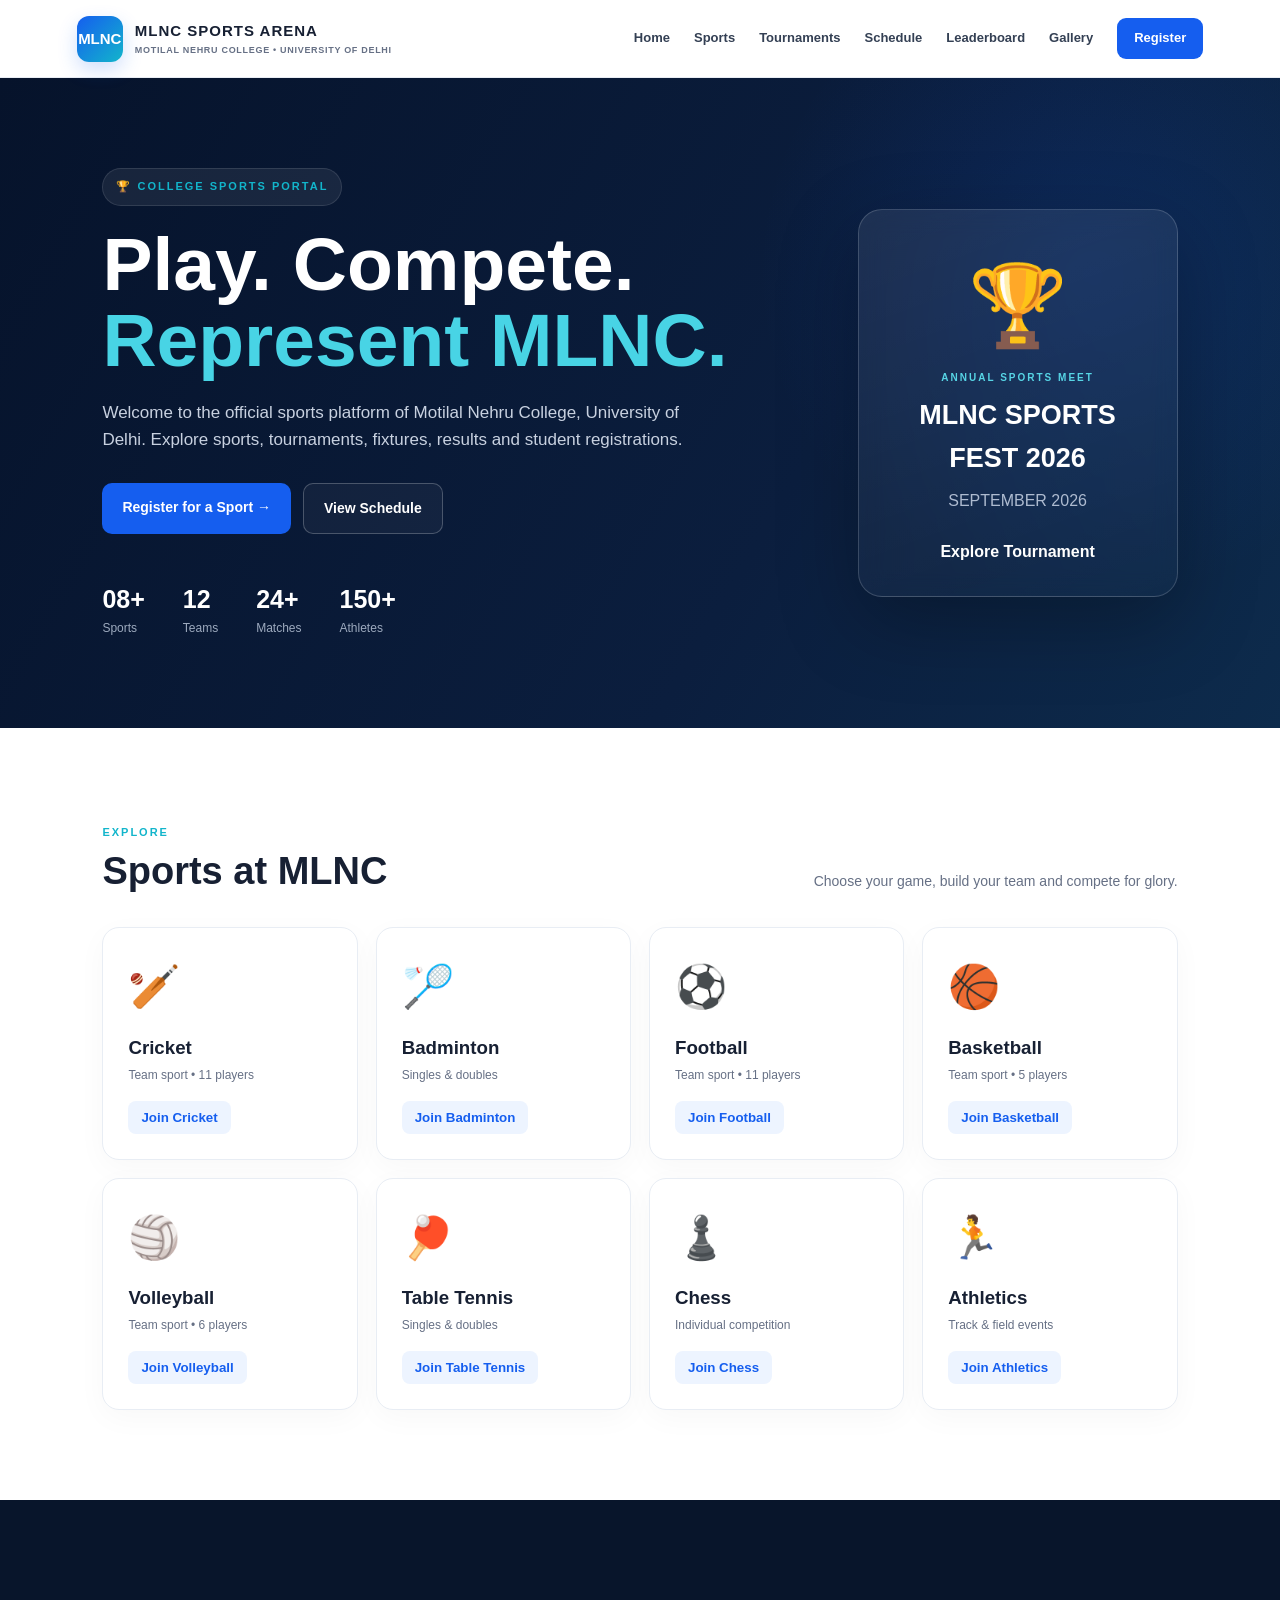
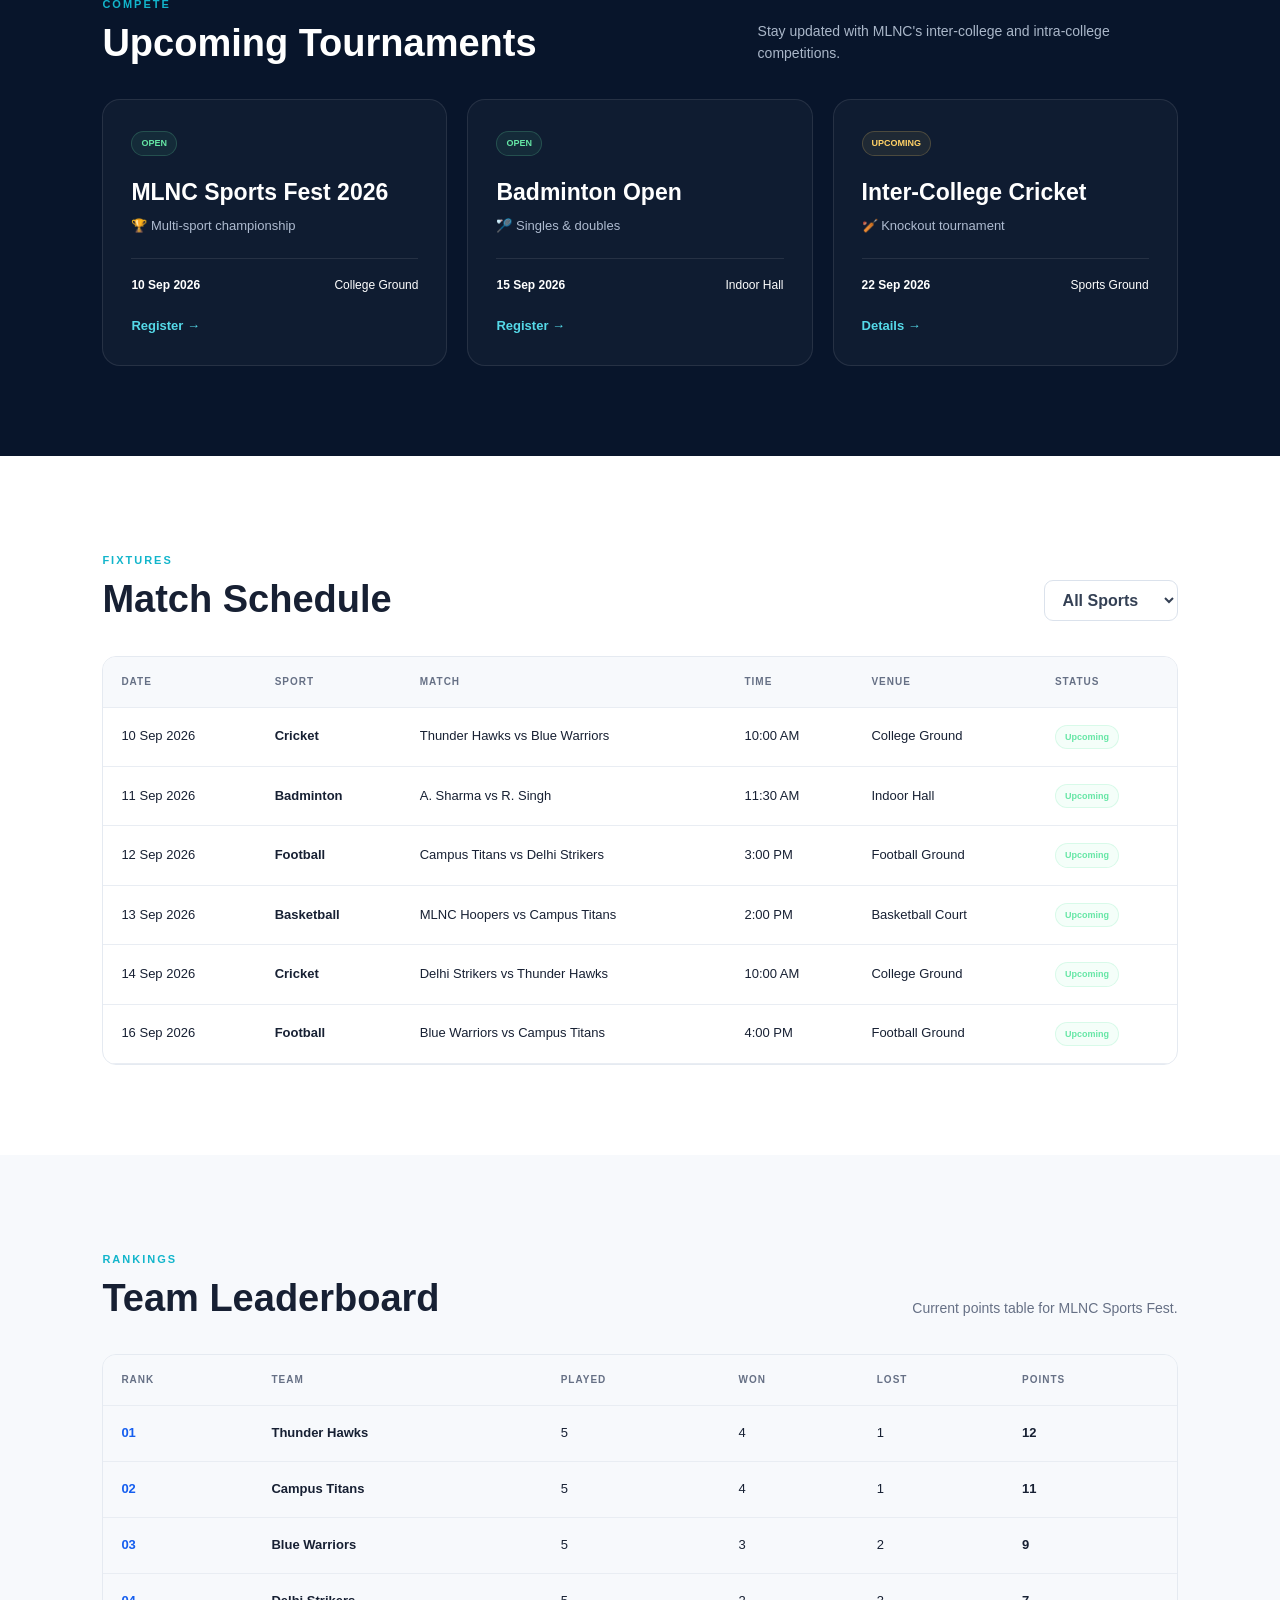
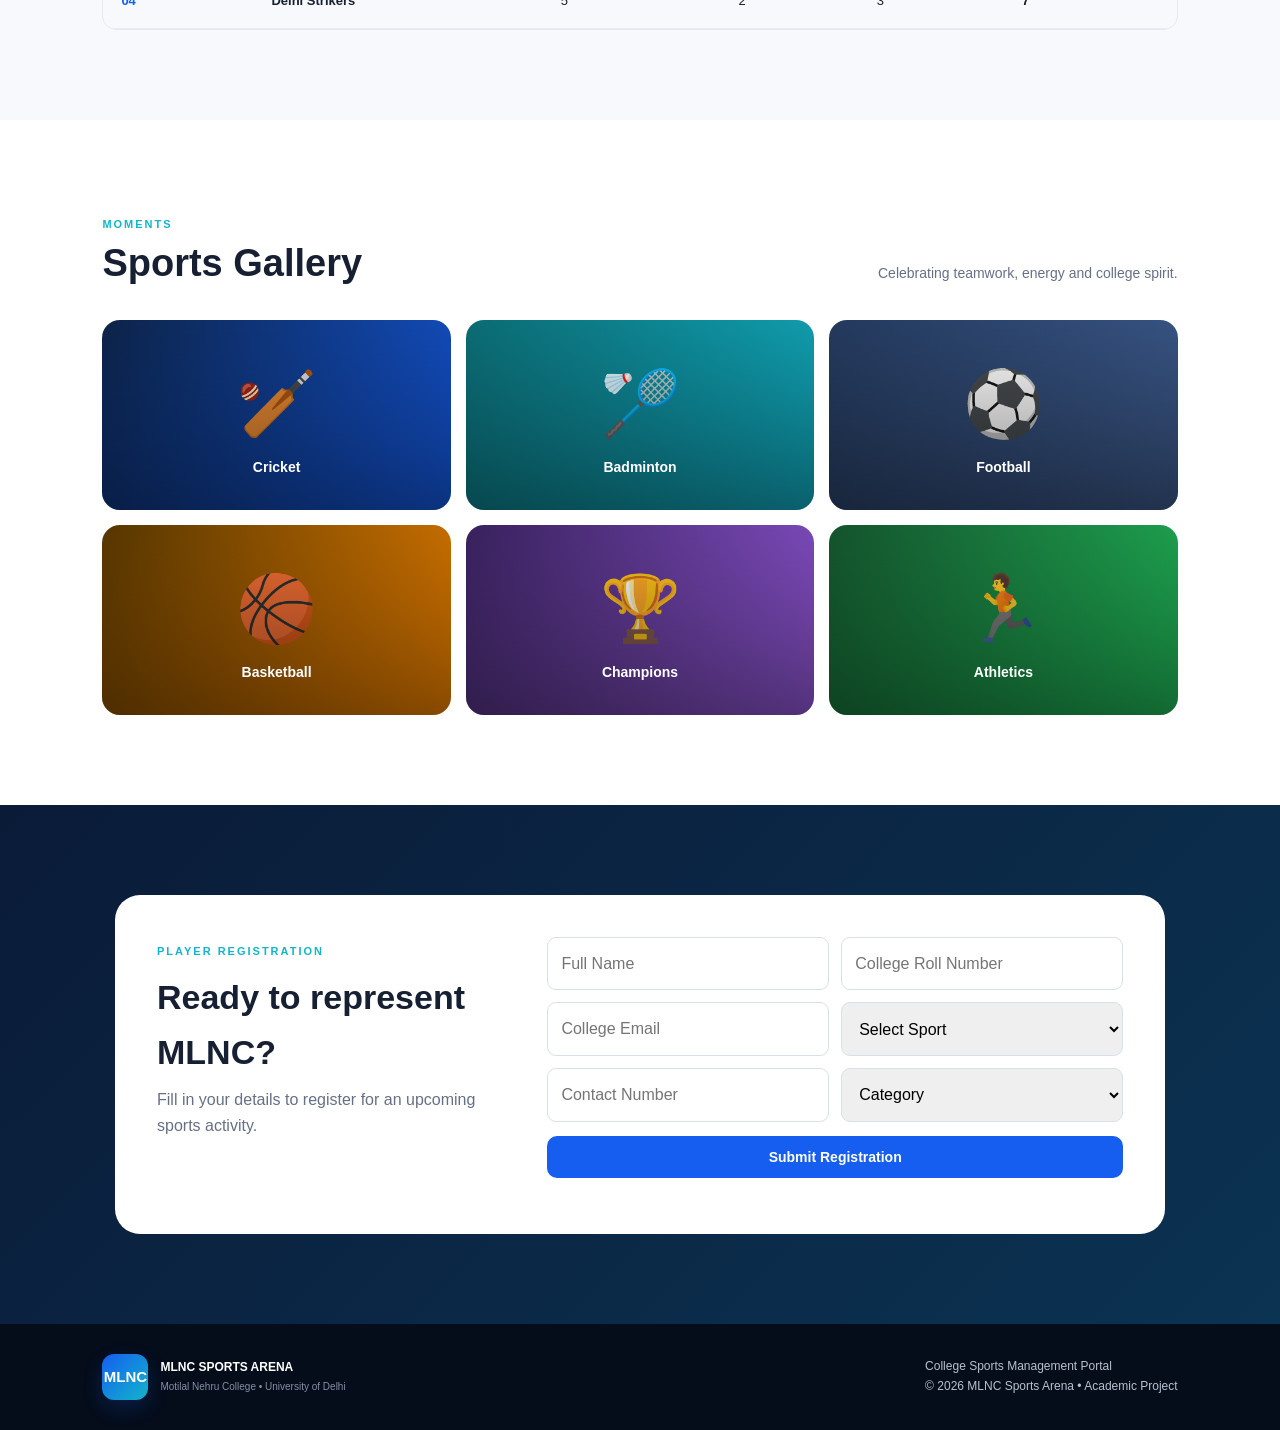
==== index.html @ 6d18102c "Initial MLNC Sports Arena frontend" ====
<!DOCTYPE html>
<html lang="en">
<head>
  <meta charset="UTF-8">
  <meta name="viewport" content="width=device-width, initial-scale=1.0">
  <title>MLNC Sports Arena | Motilal Nehru College</title>
  <link rel="stylesheet" href="style.css">
</head>
<body>
  <header class="header">
    <div class="brand">
      <div class="logo">MLNC</div>
      <div>
        <h1>MLNC SPORTS ARENA</h1>
        <p>MOTILAL NEHRU COLLEGE • UNIVERSITY OF DELHI</p>
      </div>
    </div>
    <button class="menu-btn" id="menuBtn">☰</button>
    <nav id="nav">
      <a href="#home">Home</a>
      <a href="#sports">Sports</a>
      <a href="#tournaments">Tournaments</a>
      <a href="#schedule">Schedule</a>
      <a href="#leaderboard">Leaderboard</a>
      <a href="#gallery">Gallery</a>
      <a href="#register" class="nav-cta">Register</a>
    </nav>
  </header>

  <main>
    <section class="hero" id="home">
      <div class="hero-content">
        <span class="tag">🏆 COLLEGE SPORTS PORTAL</span>
        <h2>Play. Compete.<br><span>Represent MLNC.</span></h2>
        <p>Welcome to the official sports platform of Motilal Nehru College, University of Delhi. Explore sports, tournaments, fixtures, results and student registrations.</p>
        <div class="hero-buttons">
          <a href="#register" class="btn primary">Register for a Sport →</a>
          <a href="#schedule" class="btn secondary">View Schedule</a>
        </div>
        <div class="stats">
          <div><strong>08+</strong><span>Sports</span></div>
          <div><strong>12</strong><span>Teams</span></div>
          <div><strong>24+</strong><span>Matches</span></div>
          <div><strong>150+</strong><span>Athletes</span></div>
        </div>
      </div>
      <div class="hero-card">
        <div class="trophy">🏆</div>
        <p>ANNUAL SPORTS MEET</p>
        <h3>MLNC SPORTS FEST 2026</h3>
        <div class="date">SEPTEMBER 2026</div>
        <a href="#tournaments">Explore Tournament</a>
      </div>
    </section>

    <section class="section" id="sports">
      <div class="section-head">
        <div><span class="eyebrow">EXPLORE</span><h2>Sports at MLNC</h2></div>
        <p>Choose your game, build your team and compete for glory.</p>
      </div>
      <div class="sports-grid">
        <article class="sport-card"><div class="sport-icon">🏏</div><h3>Cricket</h3><p>Team sport • 11 players</p><button onclick="selectSport('Cricket')">Join Cricket</button></article>
        <article class="sport-card"><div class="sport-icon">🏸</div><h3>Badminton</h3><p>Singles & doubles</p><button onclick="selectSport('Badminton')">Join Badminton</button></article>
        <article class="sport-card"><div class="sport-icon">⚽</div><h3>Football</h3><p>Team sport • 11 players</p><button onclick="selectSport('Football')">Join Football</button></article>
        <article class="sport-card"><div class="sport-icon">🏀</div><h3>Basketball</h3><p>Team sport • 5 players</p><button onclick="selectSport('Basketball')">Join Basketball</button></article>
        <article class="sport-card"><div class="sport-icon">🏐</div><h3>Volleyball</h3><p>Team sport • 6 players</p><button onclick="selectSport('Volleyball')">Join Volleyball</button></article>
        <article class="sport-card"><div class="sport-icon">🏓</div><h3>Table Tennis</h3><p>Singles & doubles</p><button onclick="selectSport('Table Tennis')">Join Table Tennis</button></article>
        <article class="sport-card"><div class="sport-icon">♟️</div><h3>Chess</h3><p>Individual competition</p><button onclick="selectSport('Chess')">Join Chess</button></article>
        <article class="sport-card"><div class="sport-icon">🏃</div><h3>Athletics</h3><p>Track & field events</p><button onclick="selectSport('Athletics')">Join Athletics</button></article>
      </div>
    </section>

    <section class="section dark" id="tournaments">
      <div class="section-head">
        <div><span class="eyebrow">COMPETE</span><h2>Upcoming Tournaments</h2></div>
        <p>Stay updated with MLNC's inter-college and intra-college competitions.</p>
      </div>
      <div class="tournament-grid">
        <article class="tournament"><span class="status">OPEN</span><h3>MLNC Sports Fest 2026</h3><p>🏆 Multi-sport championship</p><div><b>10 Sep 2026</b><span>College Ground</span></div><a href="#register">Register →</a></article>
        <article class="tournament"><span class="status">OPEN</span><h3>Badminton Open</h3><p>🏸 Singles & doubles</p><div><b>15 Sep 2026</b><span>Indoor Hall</span></div><a href="#register">Register →</a></article>
        <article class="tournament"><span class="status closed">UPCOMING</span><h3>Inter-College Cricket</h3><p>🏏 Knockout tournament</p><div><b>22 Sep 2026</b><span>Sports Ground</span></div><a href="#register">Details →</a></article>
      </div>
    </section>

    <section class="section" id="schedule">
      <div class="section-head">
        <div><span class="eyebrow">FIXTURES</span><h2>Match Schedule</h2></div>
        <select id="sportFilter">
          <option value="all">All Sports</option>
          <option value="Cricket">Cricket</option>
          <option value="Badminton">Badminton</option>
          <option value="Football">Football</option>
          <option value="Basketball">Basketball</option>
        </select>
      </div>
      <div class="table-wrap">
        <table>
          <thead><tr><th>Date</th><th>Sport</th><th>Match</th><th>Time</th><th>Venue</th><th>Status</th></tr></thead>
          <tbody id="scheduleBody"></tbody>
        </table>
      </div>
    </section>

    <section class="section light" id="leaderboard">
      <div class="section-head">
        <div><span class="eyebrow">RANKINGS</span><h2>Team Leaderboard</h2></div>
        <p>Current points table for MLNC Sports Fest.</p>
      </div>
      <div class="table-wrap">
        <table>
          <thead><tr><th>Rank</th><th>Team</th><th>Played</th><th>Won</th><th>Lost</th><th>Points</th></tr></thead>
          <tbody>
            <tr><td class="rank">01</td><td><b>Thunder Hawks</b></td><td>5</td><td>4</td><td>1</td><td><strong>12</strong></td></tr>
            <tr><td class="rank">02</td><td><b>Campus Titans</b></td><td>5</td><td>4</td><td>1</td><td><strong>11</strong></td></tr>
            <tr><td class="rank">03</td><td><b>Blue Warriors</b></td><td>5</td><td>3</td><td>2</td><td><strong>9</strong></td></tr>
            <tr><td class="rank">04</td><td><b>Delhi Strikers</b></td><td>5</td><td>2</td><td>3</td><td><strong>7</strong></td></tr>
          </tbody>
        </table>
      </div>
    </section>

    <section class="section" id="gallery">
      <div class="section-head"><div><span class="eyebrow">MOMENTS</span><h2>Sports Gallery</h2></div><p>Celebrating teamwork, energy and college spirit.</p></div>
      <div class="gallery">
        <div class="gallery-item g1">🏏<span>Cricket</span></div>
        <div class="gallery-item g2">🏸<span>Badminton</span></div>
        <div class="gallery-item g3">⚽<span>Football</span></div>
        <div class="gallery-item g4">🏀<span>Basketball</span></div>
        <div class="gallery-item g5">🏆<span>Champions</span></div>
        <div class="gallery-item g6">🏃<span>Athletics</span></div>
      </div>
    </section>

    <section class="register-section" id="register">
      <div class="register-card">
        <div>
          <span class="eyebrow">PLAYER REGISTRATION</span>
          <h2>Ready to represent MLNC?</h2>
          <p>Fill in your details to register for an upcoming sports activity.</p>
        </div>
        <form id="registrationForm">
          <div class="form-grid">
            <input id="name" required placeholder="Full Name">
            <input id="roll" required placeholder="College Roll Number">
            <input id="email" required type="email" placeholder="College Email">
            <select id="sport" required>
              <option value="">Select Sport</option><option>Cricket</option><option>Badminton</option><option>Football</option><option>Basketball</option><option>Volleyball</option><option>Table Tennis</option><option>Chess</option><option>Athletics</option>
            </select>
            <input id="phone" required placeholder="Contact Number">
            <select id="category" required><option value="">Category</option><option>Men</option><option>Women</option><option>Mixed</option></select>
          </div>
          <button class="btn primary" type="submit">Submit Registration</button>
          <p id="formMessage" class="form-message"></p>
        </form>
      </div>
    </section>
  </main>

  <footer>
    <div class="footer-brand"><div class="logo">MLNC</div><div><b>MLNC SPORTS ARENA</b><small>Motilal Nehru College • University of Delhi</small></div></div>
    <div><p>College Sports Management Portal</p><p>© 2026 MLNC Sports Arena • Academic Project</p></div>
  </footer>

  <script src="script.js"></script>
</body>
</html>
---- style.css ----
*{box-sizing:border-box;margin:0;padding:0}
:root{--navy:#08152b;--blue:#155eef;--cyan:#12b5cb;--orange:#ff8a00;--text:#172033;--muted:#667085;--bg:#f7f9fc;--white:#fff}
html{scroll-behavior:smooth}body{font-family:Inter,Arial,sans-serif;color:var(--text);background:var(--white);line-height:1.6}
.header{height:78px;background:#fff;border-bottom:1px solid #e9edf4;display:flex;align-items:center;justify-content:space-between;padding:0 6%;position:sticky;top:0;z-index:20}
.brand{display:flex;align-items:center;gap:12px}.logo{width:46px;height:46px;border-radius:12px;background:linear-gradient(135deg,var(--blue),var(--cyan));color:#fff;display:grid;place-items:center;font-weight:900;font-size:15px;box-shadow:0 8px 20px #155eef33}
.brand h1{font-size:15px;letter-spacing:1px}.brand p{font-size:9px;color:#667085;letter-spacing:.7px;font-weight:700}
nav{display:flex;align-items:center;gap:24px}nav a{text-decoration:none;color:#344054;font-size:13px;font-weight:700}nav a:hover{color:var(--blue)}.nav-cta{background:var(--blue);color:#fff!important;padding:10px 17px;border-radius:9px}
.menu-btn{display:none;border:0;background:none;font-size:25px}
.hero{min-height:650px;background:radial-gradient(circle at 85% 30%,#155eef26,transparent 28%),linear-gradient(120deg,#06132b 0%,#0b1e3e 62%,#0d2b4c 100%);color:#fff;padding:90px 8%;display:flex;align-items:center;justify-content:space-between;gap:60px}
.hero-content{max-width:700px}.tag,.eyebrow{font-size:11px;font-weight:900;letter-spacing:2px;color:var(--cyan)}.tag{display:inline-block;background:#ffffff12;border:1px solid #ffffff1c;padding:9px 13px;border-radius:50px}
.hero h2{font-size:clamp(44px,6vw,75px);line-height:1.02;margin:20px 0}.hero h2 span{color:#48d4e5}.hero p{max-width:620px;color:#c8d1e0;font-size:17px}
.hero-buttons{display:flex;gap:12px;margin:30px 0}.btn{display:inline-block;padding:13px 20px;border-radius:10px;border:0;text-decoration:none;font-weight:800;cursor:pointer;font-size:14px}.primary{background:var(--blue);color:#fff}.primary:hover{background:#0d4ed8}.secondary{border:1px solid #ffffff3b;color:#fff;background:#ffffff0b}
.stats{display:flex;gap:38px;margin-top:45px}.stats div{display:flex;flex-direction:column}.stats strong{font-size:25px}.stats span{font-size:12px;color:#9daabe}
.hero-card{width:320px;min-height:360px;border:1px solid #ffffff2b;background:linear-gradient(160deg,#ffffff14,#ffffff05);backdrop-filter:blur(12px);border-radius:24px;padding:32px;display:flex;flex-direction:column;justify-content:center;text-align:center;box-shadow:0 25px 80px #0004}.trophy{font-size:80px}.hero-card p{font-size:10px;color:#57d5e5;font-weight:900;letter-spacing:2px}.hero-card h3{font-size:27px;margin:8px 0}.hero-card .date{color:#aebbd0;margin-bottom:25px}.hero-card a{color:#fff;text-decoration:none;font-weight:800}
.section{padding:90px 8%}.section.light{background:var(--bg)}.section.dark{background:#08152b;color:#fff}.section-head{display:flex;justify-content:space-between;align-items:end;gap:25px;margin-bottom:35px}.section-head h2{font-size:38px;line-height:1.1;margin-top:7px}.section-head p{max-width:420px;color:var(--muted);font-size:14px}.dark .section-head p{color:#aab7c9}
.sports-grid{display:grid;grid-template-columns:repeat(4,1fr);gap:18px}.sport-card{padding:25px;background:#fff;border:1px solid #e8edf4;border-radius:17px;transition:.25s;box-shadow:0 8px 30px #10182808}.sport-card:hover{transform:translateY(-5px);box-shadow:0 15px 35px #10182812}.sport-icon{font-size:42px}.sport-card h3{margin:12px 0 3px}.sport-card p{font-size:12px;color:var(--muted);margin-bottom:16px}.sport-card button{border:0;background:#edf4ff;color:var(--blue);padding:9px 13px;border-radius:8px;font-weight:800;cursor:pointer}
.tournament-grid{display:grid;grid-template-columns:repeat(3,1fr);gap:20px}.tournament{padding:28px;border:1px solid #ffffff18;background:#ffffff08;border-radius:18px}.status{display:inline-block;color:#65e6a5;background:#65e6a512;border:1px solid #65e6a533;border-radius:50px;padding:4px 9px;font-size:9px;font-weight:900}.status.closed{color:#ffd166;background:#ffd16612;border-color:#ffd16633}.tournament h3{font-size:23px;margin:18px 0 5px}.tournament p{color:#aebbd0;font-size:13px}.tournament>div{display:flex;justify-content:space-between;border-top:1px solid #ffffff18;margin-top:22px;padding-top:17px;font-size:12px}.tournament a{display:inline-block;margin-top:20px;color:#55d9e8;text-decoration:none;font-weight:800;font-size:13px}
select,input{font:inherit}.section-head select{padding:10px 14px;border:1px solid #dbe2ec;border-radius:9px;background:#fff;color:#344054;font-weight:700}
.table-wrap{overflow:auto;border:1px solid #e5eaf1;border-radius:14px}.dark .table-wrap{border-color:#ffffff1a}table{width:100%;border-collapse:collapse;min-width:680px}th,td{text-align:left;padding:17px 18px;border-bottom:1px solid #e9edf3;font-size:13px}th{background:#f7f9fc;color:#667085;font-size:10px;letter-spacing:1px;text-transform:uppercase}.dark th{background:#ffffff0a;color:#aebbd0}.dark td{border-color:#ffffff12}.rank{color:var(--blue);font-weight:900}
.gallery{display:grid;grid-template-columns:repeat(3,1fr);gap:15px}.gallery-item{height:190px;border-radius:18px;display:flex;align-items:center;justify-content:center;flex-direction:column;font-size:65px;color:#fff;background:linear-gradient(135deg,#0c2348,#155eef);position:relative;overflow:hidden}.gallery-item:after{content:"";position:absolute;inset:0;background:linear-gradient(0deg,#0007,transparent)}.gallery-item span{font-size:14px;font-weight:800;z-index:1}.g2{background:linear-gradient(135deg,#0b6b73,#12b5cb)}.g3{background:linear-gradient(135deg,#23395d,#405f93)}.g4{background:linear-gradient(135deg,#553600,#ff8a00)}.g5{background:linear-gradient(135deg,#38215d,#9b5de5)}.g6{background:linear-gradient(135deg,#14532d,#22c55e)}
.register-section{padding:90px 8%;background:linear-gradient(135deg,#0a1b38,#0b3352)}.register-card{max-width:1050px;margin:auto;background:#fff;border-radius:25px;padding:42px;display:grid;grid-template-columns:.75fr 1.25fr;gap:45px}.register-card h2{font-size:34px;margin:8px 0}.register-card p{color:var(--muted)}form{display:flex;flex-direction:column;gap:14px}.form-grid{display:grid;grid-template-columns:1fr 1fr;gap:12px}input,form select{width:100%;padding:13px;border:1px solid #d8e0eb;border-radius:9px;outline:none}input:focus,form select:focus{border-color:var(--blue);box-shadow:0 0 0 3px #155eef12}.form-message{font-size:13px;font-weight:700}
footer{background:#050d1b;color:#b7c1d0;padding:30px 8%;display:flex;justify-content:space-between;align-items:center;gap:30px;font-size:12px}.footer-brand{display:flex;align-items:center;gap:12px}.footer-brand b{color:#fff}.footer-brand small{display:block;color:#8290a5;margin-top:2px}
@media(max-width:1050px){nav{gap:12px}.sports-grid{grid-template-columns:repeat(2,1fr)}.hero-card{width:280px}.register-card{grid-template-columns:1fr}}
@media(max-width:760px){.header{padding:0 5%}.menu-btn{display:block}nav{display:none;position:absolute;top:78px;left:0;right:0;background:#fff;padding:18px 6%;flex-direction:column;align-items:stretch;box-shadow:0 15px 30px #0002}nav.open{display:flex}.hero{padding:65px 6%;flex-direction:column;align-items:flex-start}.hero-card{width:100%}.stats{gap:20px;flex-wrap:wrap}.section,.register-section{padding:65px 6%}.section-head{align-items:flex-start;flex-direction:column}.tournament-grid,.gallery{grid-template-columns:1fr}.sports-grid{grid-template-columns:1fr 1fr}.form-grid{grid-template-columns:1fr}footer{flex-direction:column;align-items:flex-start}}
@media(max-width:480px){.sports-grid{grid-template-columns:1fr}.hero h2{font-size:48px}.register-card{padding:25px}}
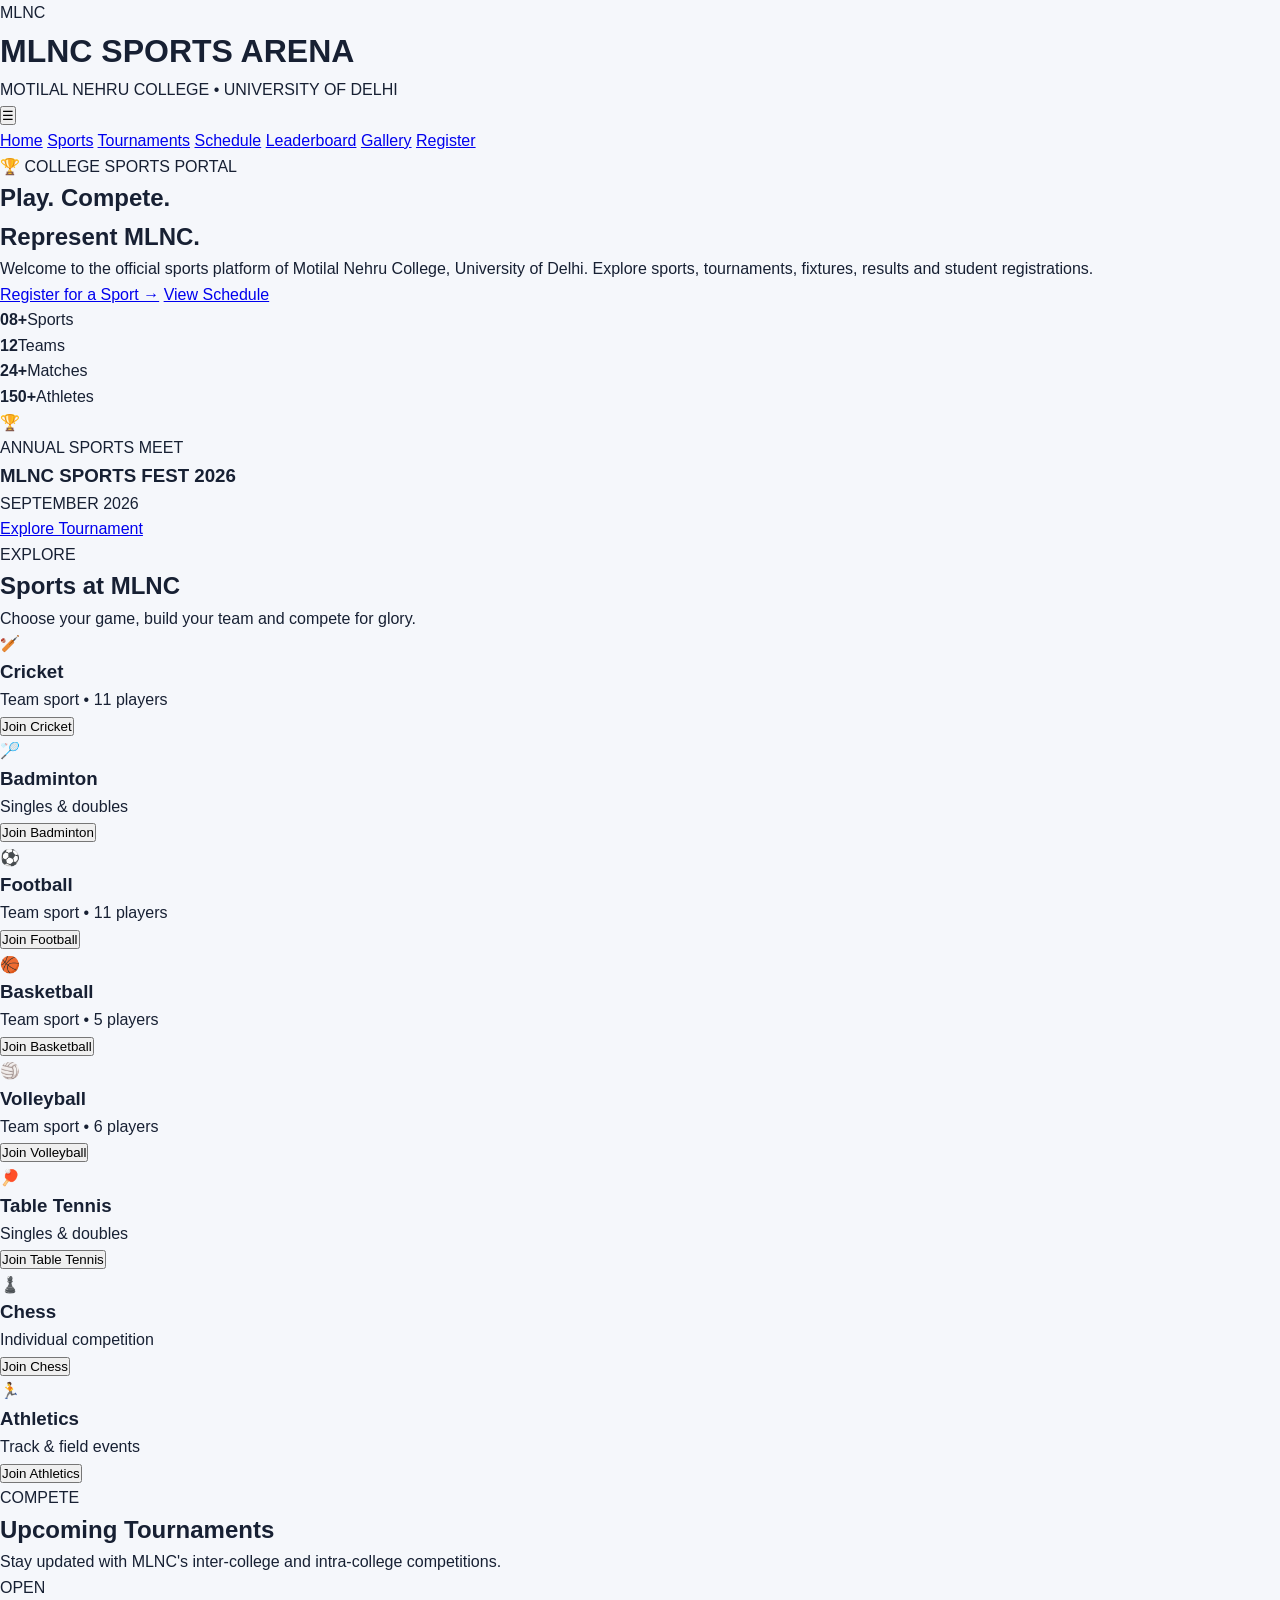
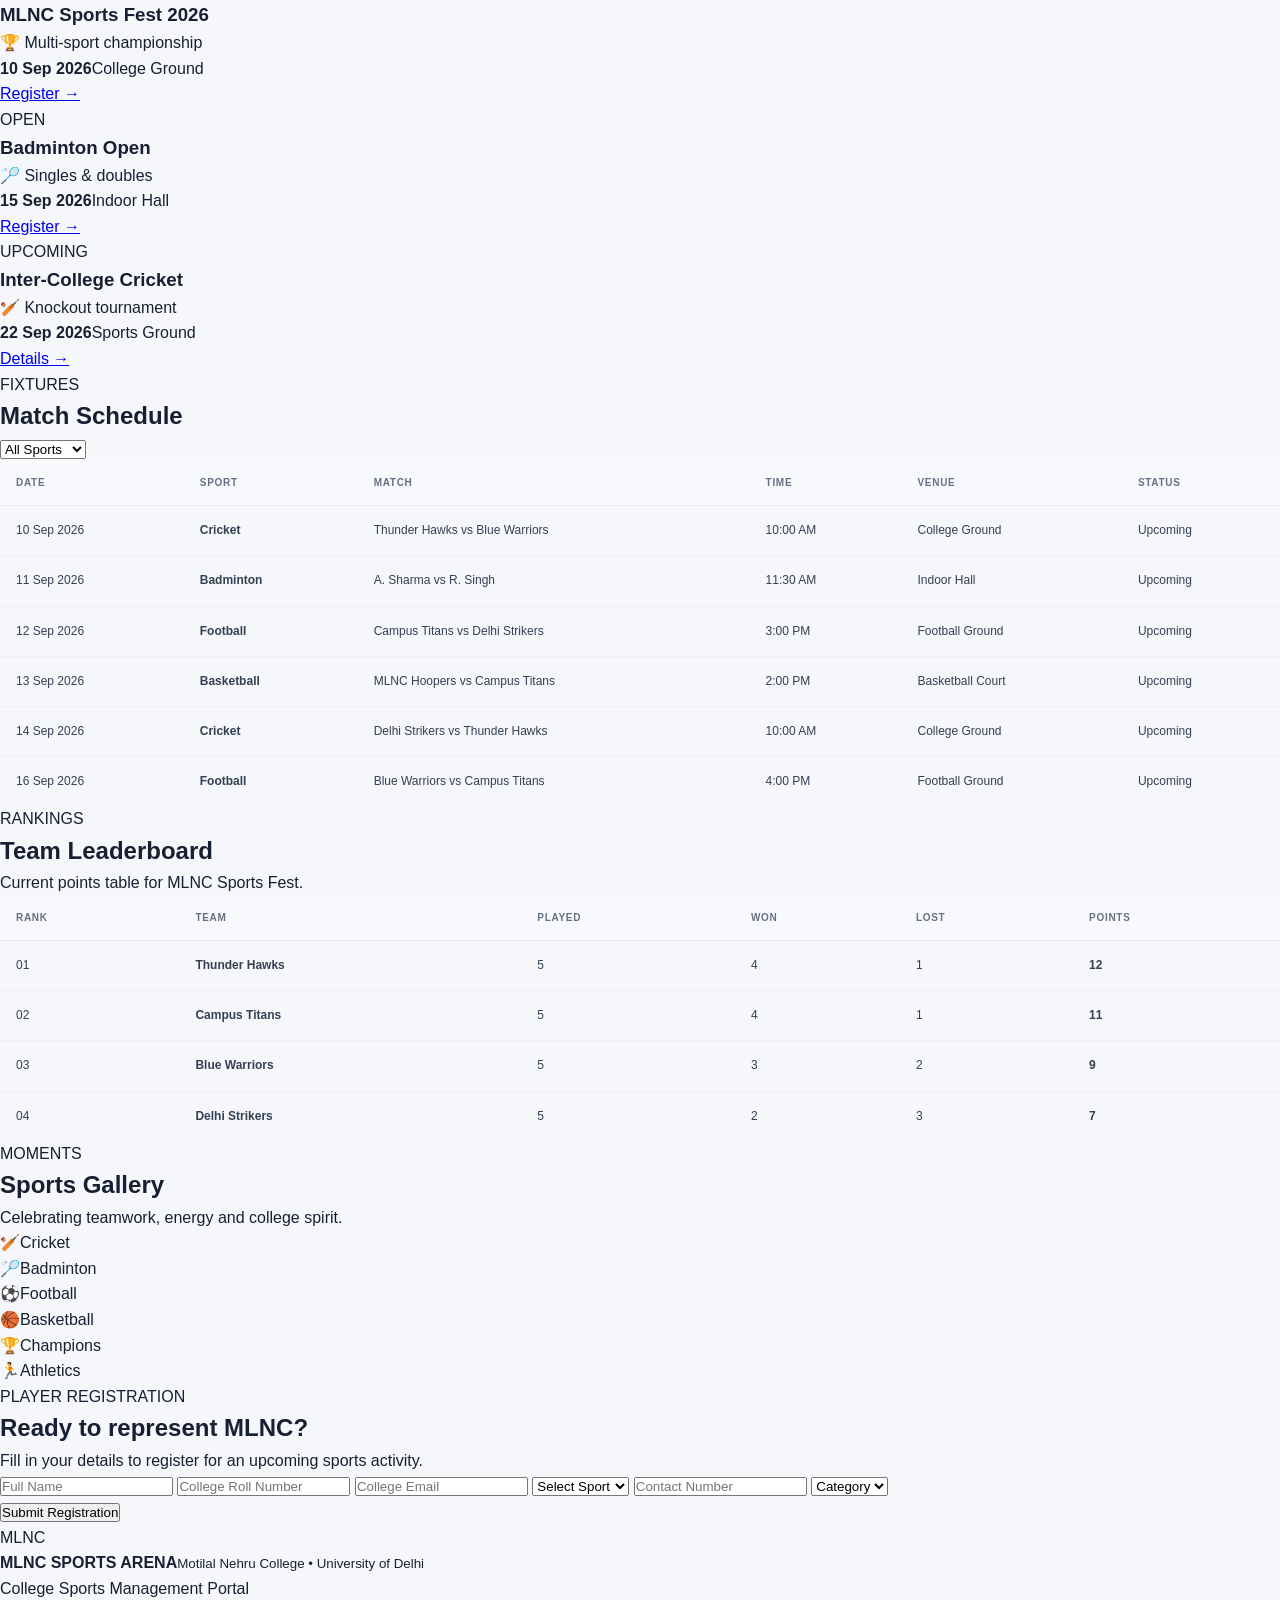
==== commit 76e66c0c: "Update index.html" ====
--- a/index.html
+++ b/index.html
@@ -4,7 +4,7 @@
   <meta charset="UTF-8">
   <meta name="viewport" content="width=device-width, initial-scale=1.0">
   <title>MLNC Sports Arena | Motilal Nehru College</title>
-  <link rel="stylesheet" href="style.css">
+  <link rel="stylesheet" href="style.css?v=2">
 </head>
 <body>
   <header class="header">
@@ -163,4 +163,4 @@
 
   <script src="script.js"></script>
 </body>
-</html>+</html>
--- a/style.css
+++ b/style.css
@@ -1,25 +1,836 @@
-*{box-sizing:border-box;margin:0;padding:0}
-:root{--navy:#08152b;--blue:#155eef;--cyan:#12b5cb;--orange:#ff8a00;--text:#172033;--muted:#667085;--bg:#f7f9fc;--white:#fff}
-html{scroll-behavior:smooth}body{font-family:Inter,Arial,sans-serif;color:var(--text);background:var(--white);line-height:1.6}
-.header{height:78px;background:#fff;border-bottom:1px solid #e9edf4;display:flex;align-items:center;justify-content:space-between;padding:0 6%;position:sticky;top:0;z-index:20}
-.brand{display:flex;align-items:center;gap:12px}.logo{width:46px;height:46px;border-radius:12px;background:linear-gradient(135deg,var(--blue),var(--cyan));color:#fff;display:grid;place-items:center;font-weight:900;font-size:15px;box-shadow:0 8px 20px #155eef33}
-.brand h1{font-size:15px;letter-spacing:1px}.brand p{font-size:9px;color:#667085;letter-spacing:.7px;font-weight:700}
-nav{display:flex;align-items:center;gap:24px}nav a{text-decoration:none;color:#344054;font-size:13px;font-weight:700}nav a:hover{color:var(--blue)}.nav-cta{background:var(--blue);color:#fff!important;padding:10px 17px;border-radius:9px}
-.menu-btn{display:none;border:0;background:none;font-size:25px}
-.hero{min-height:650px;background:radial-gradient(circle at 85% 30%,#155eef26,transparent 28%),linear-gradient(120deg,#06132b 0%,#0b1e3e 62%,#0d2b4c 100%);color:#fff;padding:90px 8%;display:flex;align-items:center;justify-content:space-between;gap:60px}
-.hero-content{max-width:700px}.tag,.eyebrow{font-size:11px;font-weight:900;letter-spacing:2px;color:var(--cyan)}.tag{display:inline-block;background:#ffffff12;border:1px solid #ffffff1c;padding:9px 13px;border-radius:50px}
-.hero h2{font-size:clamp(44px,6vw,75px);line-height:1.02;margin:20px 0}.hero h2 span{color:#48d4e5}.hero p{max-width:620px;color:#c8d1e0;font-size:17px}
-.hero-buttons{display:flex;gap:12px;margin:30px 0}.btn{display:inline-block;padding:13px 20px;border-radius:10px;border:0;text-decoration:none;font-weight:800;cursor:pointer;font-size:14px}.primary{background:var(--blue);color:#fff}.primary:hover{background:#0d4ed8}.secondary{border:1px solid #ffffff3b;color:#fff;background:#ffffff0b}
-.stats{display:flex;gap:38px;margin-top:45px}.stats div{display:flex;flex-direction:column}.stats strong{font-size:25px}.stats span{font-size:12px;color:#9daabe}
-.hero-card{width:320px;min-height:360px;border:1px solid #ffffff2b;background:linear-gradient(160deg,#ffffff14,#ffffff05);backdrop-filter:blur(12px);border-radius:24px;padding:32px;display:flex;flex-direction:column;justify-content:center;text-align:center;box-shadow:0 25px 80px #0004}.trophy{font-size:80px}.hero-card p{font-size:10px;color:#57d5e5;font-weight:900;letter-spacing:2px}.hero-card h3{font-size:27px;margin:8px 0}.hero-card .date{color:#aebbd0;margin-bottom:25px}.hero-card a{color:#fff;text-decoration:none;font-weight:800}
-.section{padding:90px 8%}.section.light{background:var(--bg)}.section.dark{background:#08152b;color:#fff}.section-head{display:flex;justify-content:space-between;align-items:end;gap:25px;margin-bottom:35px}.section-head h2{font-size:38px;line-height:1.1;margin-top:7px}.section-head p{max-width:420px;color:var(--muted);font-size:14px}.dark .section-head p{color:#aab7c9}
-.sports-grid{display:grid;grid-template-columns:repeat(4,1fr);gap:18px}.sport-card{padding:25px;background:#fff;border:1px solid #e8edf4;border-radius:17px;transition:.25s;box-shadow:0 8px 30px #10182808}.sport-card:hover{transform:translateY(-5px);box-shadow:0 15px 35px #10182812}.sport-icon{font-size:42px}.sport-card h3{margin:12px 0 3px}.sport-card p{font-size:12px;color:var(--muted);margin-bottom:16px}.sport-card button{border:0;background:#edf4ff;color:var(--blue);padding:9px 13px;border-radius:8px;font-weight:800;cursor:pointer}
-.tournament-grid{display:grid;grid-template-columns:repeat(3,1fr);gap:20px}.tournament{padding:28px;border:1px solid #ffffff18;background:#ffffff08;border-radius:18px}.status{display:inline-block;color:#65e6a5;background:#65e6a512;border:1px solid #65e6a533;border-radius:50px;padding:4px 9px;font-size:9px;font-weight:900}.status.closed{color:#ffd166;background:#ffd16612;border-color:#ffd16633}.tournament h3{font-size:23px;margin:18px 0 5px}.tournament p{color:#aebbd0;font-size:13px}.tournament>div{display:flex;justify-content:space-between;border-top:1px solid #ffffff18;margin-top:22px;padding-top:17px;font-size:12px}.tournament a{display:inline-block;margin-top:20px;color:#55d9e8;text-decoration:none;font-weight:800;font-size:13px}
-select,input{font:inherit}.section-head select{padding:10px 14px;border:1px solid #dbe2ec;border-radius:9px;background:#fff;color:#344054;font-weight:700}
-.table-wrap{overflow:auto;border:1px solid #e5eaf1;border-radius:14px}.dark .table-wrap{border-color:#ffffff1a}table{width:100%;border-collapse:collapse;min-width:680px}th,td{text-align:left;padding:17px 18px;border-bottom:1px solid #e9edf3;font-size:13px}th{background:#f7f9fc;color:#667085;font-size:10px;letter-spacing:1px;text-transform:uppercase}.dark th{background:#ffffff0a;color:#aebbd0}.dark td{border-color:#ffffff12}.rank{color:var(--blue);font-weight:900}
-.gallery{display:grid;grid-template-columns:repeat(3,1fr);gap:15px}.gallery-item{height:190px;border-radius:18px;display:flex;align-items:center;justify-content:center;flex-direction:column;font-size:65px;color:#fff;background:linear-gradient(135deg,#0c2348,#155eef);position:relative;overflow:hidden}.gallery-item:after{content:"";position:absolute;inset:0;background:linear-gradient(0deg,#0007,transparent)}.gallery-item span{font-size:14px;font-weight:800;z-index:1}.g2{background:linear-gradient(135deg,#0b6b73,#12b5cb)}.g3{background:linear-gradient(135deg,#23395d,#405f93)}.g4{background:linear-gradient(135deg,#553600,#ff8a00)}.g5{background:linear-gradient(135deg,#38215d,#9b5de5)}.g6{background:linear-gradient(135deg,#14532d,#22c55e)}
-.register-section{padding:90px 8%;background:linear-gradient(135deg,#0a1b38,#0b3352)}.register-card{max-width:1050px;margin:auto;background:#fff;border-radius:25px;padding:42px;display:grid;grid-template-columns:.75fr 1.25fr;gap:45px}.register-card h2{font-size:34px;margin:8px 0}.register-card p{color:var(--muted)}form{display:flex;flex-direction:column;gap:14px}.form-grid{display:grid;grid-template-columns:1fr 1fr;gap:12px}input,form select{width:100%;padding:13px;border:1px solid #d8e0eb;border-radius:9px;outline:none}input:focus,form select:focus{border-color:var(--blue);box-shadow:0 0 0 3px #155eef12}.form-message{font-size:13px;font-weight:700}
-footer{background:#050d1b;color:#b7c1d0;padding:30px 8%;display:flex;justify-content:space-between;align-items:center;gap:30px;font-size:12px}.footer-brand{display:flex;align-items:center;gap:12px}.footer-brand b{color:#fff}.footer-brand small{display:block;color:#8290a5;margin-top:2px}
-@media(max-width:1050px){nav{gap:12px}.sports-grid{grid-template-columns:repeat(2,1fr)}.hero-card{width:280px}.register-card{grid-template-columns:1fr}}
-@media(max-width:760px){.header{padding:0 5%}.menu-btn{display:block}nav{display:none;position:absolute;top:78px;left:0;right:0;background:#fff;padding:18px 6%;flex-direction:column;align-items:stretch;box-shadow:0 15px 30px #0002}nav.open{display:flex}.hero{padding:65px 6%;flex-direction:column;align-items:flex-start}.hero-card{width:100%}.stats{gap:20px;flex-wrap:wrap}.section,.register-section{padding:65px 6%}.section-head{align-items:flex-start;flex-direction:column}.tournament-grid,.gallery{grid-template-columns:1fr}.sports-grid{grid-template-columns:1fr 1fr}.form-grid{grid-template-columns:1fr}footer{flex-direction:column;align-items:flex-start}}
-@media(max-width:480px){.sports-grid{grid-template-columns:1fr}.hero h2{font-size:48px}.register-card{padding:25px}}
+/* ==========================================
+   MLNC SPORTS — ADMIN DASHBOARD
+========================================== */
+
+* {
+    box-sizing: border-box;
+    margin: 0;
+    padding: 0;
+}
+
+:root {
+    --navy: #08152b;
+    --navy-light: #102449;
+    --blue: #155eef;
+    --blue-dark: #0d4ed8;
+    --cyan: #12b5cb;
+    --green: #12b76a;
+    --red: #e5484d;
+    --orange: #ff8a00;
+    --text: #172033;
+    --muted: #667085;
+    --border: #e5eaf1;
+    --bg: #f5f7fb;
+    --white: #ffffff;
+}
+
+html {
+    scroll-behavior: smooth;
+}
+
+body {
+    font-family: Inter, Arial, sans-serif;
+    color: var(--text);
+    background: var(--bg);
+    line-height: 1.6;
+}
+
+
+/* ==========================================
+   LOGIN PAGE
+========================================== */
+
+.admin-login {
+    min-height: 100vh;
+
+    display: flex;
+    align-items: center;
+    justify-content: center;
+
+    padding: 30px;
+
+    background:
+        radial-gradient(
+            circle at 80% 20%,
+            rgba(21, 94, 239, 0.25),
+            transparent 30%
+        ),
+        linear-gradient(
+            135deg,
+            #06132b 0%,
+            #0b1e3e 60%,
+            #0d2b4c 100%
+        );
+}
+
+.login-card {
+    width: 100%;
+    max-width: 430px;
+
+    padding: 45px;
+
+    background: rgba(255, 255, 255, 0.98);
+
+    border-radius: 24px;
+
+    box-shadow:
+        0 30px 80px rgba(0, 0, 0, 0.25);
+
+    text-align: center;
+}
+
+.admin-logo {
+    width: 68px;
+    height: 68px;
+
+    margin: 0 auto 20px;
+
+    display: grid;
+    place-items: center;
+
+    border-radius: 18px;
+
+    background:
+        linear-gradient(
+            135deg,
+            var(--blue),
+            var(--cyan)
+        );
+
+    color: white;
+
+    font-size: 20px;
+    font-weight: 900;
+
+    box-shadow:
+        0 12px 30px rgba(21, 94, 239, 0.25);
+}
+
+.admin-logo.small {
+    width: 45px;
+    height: 45px;
+
+    margin: 0;
+
+    border-radius: 12px;
+
+    font-size: 13px;
+}
+
+.admin-label {
+    color: var(--blue);
+
+    font-size: 10px;
+
+    font-weight: 900;
+
+    letter-spacing: 2px;
+
+    margin-bottom: 7px;
+}
+
+.login-card h1 {
+    font-size: 32px;
+
+    line-height: 1.2;
+
+    margin-bottom: 10px;
+}
+
+.login-description {
+    color: var(--muted);
+
+    font-size: 14px;
+
+    margin-bottom: 30px;
+}
+
+.login-card form {
+    display: flex;
+
+    flex-direction: column;
+
+    gap: 10px;
+
+    text-align: left;
+}
+
+.login-card label {
+    font-size: 12px;
+
+    font-weight: 800;
+
+    color: #344054;
+
+    margin-top: 5px;
+}
+
+.login-card input {
+    width: 100%;
+
+    padding: 13px 14px;
+
+    border: 1px solid #d8e0eb;
+
+    border-radius: 10px;
+
+    outline: none;
+
+    font-size: 14px;
+
+    transition: 0.2s;
+}
+
+.login-card input:focus {
+    border-color: var(--blue);
+
+    box-shadow:
+        0 0 0 3px rgba(21, 94, 239, 0.1);
+}
+
+.admin-login-button {
+    width: 100%;
+
+    margin-top: 12px;
+
+    padding: 14px;
+
+    border: none;
+
+    border-radius: 10px;
+
+    background: var(--blue);
+
+    color: white;
+
+    font-size: 14px;
+
+    font-weight: 800;
+
+    cursor: pointer;
+
+    transition: 0.2s;
+}
+
+.admin-login-button:hover {
+    background: var(--blue-dark);
+
+    transform: translateY(-1px);
+}
+
+#loginMessage {
+    min-height: 20px;
+
+    margin-top: 8px;
+
+    text-align: center;
+
+    font-size: 13px;
+
+    font-weight: 700;
+}
+
+
+/* ==========================================
+   ADMIN TOP BAR
+========================================== */
+
+.admin-dashboard-page {
+    min-height: 100vh;
+
+    background: var(--bg);
+}
+
+.admin-topbar {
+    height: 78px;
+
+    padding: 0 6%;
+
+    display: flex;
+
+    align-items: center;
+
+    justify-content: space-between;
+
+    background: white;
+
+    border-bottom: 1px solid var(--border);
+
+    position: sticky;
+
+    top: 0;
+
+    z-index: 20;
+}
+
+.admin-brand {
+    display: flex;
+
+    align-items: center;
+
+    gap: 12px;
+}
+
+.admin-brand h1 {
+    font-size: 16px;
+
+    line-height: 1.2;
+}
+
+.admin-brand p {
+    font-size: 10px;
+
+    color: var(--muted);
+
+    font-weight: 700;
+
+    letter-spacing: 0.5px;
+}
+
+.logout-button {
+    border: none;
+
+    background: #fff1f1;
+
+    color: var(--red);
+
+    padding: 10px 16px;
+
+    border-radius: 9px;
+
+    font-size: 12px;
+
+    font-weight: 800;
+
+    cursor: pointer;
+
+    transition: 0.2s;
+}
+
+.logout-button:hover {
+    background: #ffe1e1;
+
+    transform: translateY(-1px);
+}
+
+
+/* ==========================================
+   MAIN CONTENT
+========================================== */
+
+.admin-main {
+    width: 100%;
+
+    max-width: 1400px;
+
+    margin: auto;
+
+    padding: 55px 6%;
+}
+
+.admin-page-heading {
+    display: flex;
+
+    justify-content: space-between;
+
+    align-items: end;
+
+    gap: 30px;
+
+    margin-bottom: 30px;
+}
+
+.admin-page-heading h2 {
+    font-size: 36px;
+
+    line-height: 1.15;
+
+    margin-bottom: 6px;
+}
+
+.admin-page-heading > div > p:last-child {
+    color: var(--muted);
+
+    font-size: 14px;
+}
+
+.refresh-button {
+    border: none;
+
+    padding: 12px 18px;
+
+    border-radius: 10px;
+
+    background: var(--blue);
+
+    color: white;
+
+    font-size: 13px;
+
+    font-weight: 800;
+
+    cursor: pointer;
+
+    white-space: nowrap;
+
+    transition: 0.2s;
+}
+
+.refresh-button:hover {
+    background: var(--blue-dark);
+
+    transform: translateY(-1px);
+}
+
+
+/* ==========================================
+   MESSAGE
+========================================== */
+
+#message {
+    min-height: 24px;
+
+    margin-bottom: 12px;
+
+    color: var(--muted);
+
+    font-size: 13px;
+
+    font-weight: 700;
+}
+
+
+/* ==========================================
+   STATISTICS
+========================================== */
+
+.stats-container {
+    display: grid;
+
+    grid-template-columns:
+        repeat(5, 1fr);
+
+    gap: 16px;
+
+    margin-bottom: 25px;
+}
+
+.stat-card {
+    position: relative;
+
+    padding: 23px;
+
+    background: white;
+
+    border: 1px solid var(--border);
+
+    border-radius: 16px;
+
+    box-shadow:
+        0 8px 30px rgba(16, 24, 40, 0.05);
+
+    transition: 0.2s;
+}
+
+.stat-card:hover {
+    transform: translateY(-3px);
+
+    box-shadow:
+        0 15px 35px rgba(16, 24, 40, 0.08);
+}
+
+.stat-icon {
+    font-size: 28px;
+
+    margin-bottom: 10px;
+}
+
+.stat-card h3 {
+    margin-bottom: 5px;
+
+    color: var(--muted);
+
+    font-size: 12px;
+
+    font-weight: 800;
+}
+
+.stat-card p {
+    font-size: 30px;
+
+    font-weight: 900;
+
+    line-height: 1;
+}
+
+
+/* ==========================================
+   SEARCH + FILTER
+========================================== */
+
+.admin-tools {
+    display: flex;
+
+    align-items: center;
+
+    gap: 12px;
+
+    margin-bottom: 20px;
+}
+
+.search-box {
+    flex: 1;
+
+    display: flex;
+
+    align-items: center;
+
+    gap: 10px;
+
+    padding: 0 14px;
+
+    background: white;
+
+    border: 1px solid var(--border);
+
+    border-radius: 10px;
+}
+
+.search-box span {
+    font-size: 15px;
+}
+
+.search-box input {
+    width: 100%;
+
+    padding: 13px 0;
+
+    border: none;
+
+    outline: none;
+
+    background: transparent;
+
+    font-size: 13px;
+}
+
+.admin-tools select {
+    min-width: 170px;
+
+    padding: 13px 14px;
+
+    border: 1px solid var(--border);
+
+    border-radius: 10px;
+
+    background: white;
+
+    color: #344054;
+
+    font-size: 13px;
+
+    font-weight: 700;
+
+    outline: none;
+
+    cursor: pointer;
+}
+
+
+/* ==========================================
+   STUDENTS CARD
+========================================== */
+
+.students-card {
+    background: white;
+
+    border: 1px solid var(--border);
+
+    border-radius: 18px;
+
+    overflow: hidden;
+
+    box-shadow:
+        0 8px 30px rgba(16, 24, 40, 0.05);
+}
+
+.students-card-header {
+    padding: 23px 25px;
+
+    border-bottom: 1px solid var(--border);
+}
+
+.students-card-header h3 {
+    font-size: 18px;
+
+    margin-bottom: 3px;
+}
+
+.students-card-header p {
+    color: var(--muted);
+
+    font-size: 12px;
+}
+
+.table-container {
+    width: 100%;
+
+    overflow-x: auto;
+}
+
+
+/* ==========================================
+   TABLE
+========================================== */
+
+table {
+    width: 100%;
+
+    min-width: 1100px;
+
+    border-collapse: collapse;
+}
+
+th {
+    padding: 14px 16px;
+
+    background: #f7f9fc;
+
+    color: #667085;
+
+    border-bottom: 1px solid var(--border);
+
+    text-align: left;
+
+    font-size: 10px;
+
+    font-weight: 900;
+
+    letter-spacing: 0.7px;
+
+    text-transform: uppercase;
+
+    white-space: nowrap;
+}
+
+td {
+    padding: 15px 16px;
+
+    border-bottom: 1px solid #edf0f4;
+
+    color: #344054;
+
+    text-align: left;
+
+    font-size: 12px;
+
+    white-space: nowrap;
+}
+
+tbody tr:hover {
+    background: #fafcff;
+}
+
+tbody tr:last-child td {
+    border-bottom: none;
+}
+
+
+/* ==========================================
+   ACTION BUTTONS
+========================================== */
+
+td button {
+    border: none;
+
+    padding: 7px 11px;
+
+    border-radius: 7px;
+
+    font-size: 11px;
+
+    font-weight: 800;
+
+    cursor: pointer;
+
+    margin-right: 5px;
+
+    transition: 0.2s;
+}
+
+td button:first-child {
+    background: #edf4ff;
+
+    color: var(--blue);
+}
+
+td button:first-child:hover {
+    background: #dceaff;
+}
+
+td button:last-child {
+    background: #fff0f0;
+
+    color: var(--red);
+}
+
+td button:last-child:hover {
+    background: #ffe0e0;
+}
+
+
+/* ==========================================
+   EMPTY STATE
+========================================== */
+
+.empty-state {
+    padding: 70px 25px;
+
+    text-align: center;
+
+    color: var(--muted);
+}
+
+.empty-icon {
+    font-size: 45px;
+
+    margin-bottom: 12px;
+}
+
+.empty-state h3 {
+    color: var(--text);
+
+    font-size: 17px;
+
+    margin-bottom: 5px;
+}
+
+.empty-state p {
+    font-size: 13px;
+}
+
+
+/* ==========================================
+   FOOTER
+========================================== */
+
+.admin-footer {
+    margin-top: 40px;
+
+    padding: 25px 6%;
+
+    display: flex;
+
+    justify-content: space-between;
+
+    gap: 20px;
+
+    background: var(--navy);
+
+    color: #aebbd0;
+
+    font-size: 11px;
+}
+
+
+/* ==========================================
+   TABLET
+========================================== */
+
+@media (max-width: 1050px) {
+
+    .stats-container {
+        grid-template-columns:
+            repeat(3, 1fr);
+    }
+
+}
+
+
+/* ==========================================
+   MOBILE
+========================================== */
+
+@media (max-width: 700px) {
+
+    .admin-topbar {
+        padding: 0 5%;
+    }
+
+    .admin-main {
+        padding: 40px 5%;
+    }
+
+    .admin-page-heading {
+        align-items: flex-start;
+
+        flex-direction: column;
+    }
+
+    .admin-page-heading h2 {
+        font-size: 30px;
+    }
+
+    .refresh-button {
+        width: 100%;
+    }
+
+    .stats-container {
+        grid-template-columns:
+            repeat(2, 1fr);
+    }
+
+    .admin-tools {
+        flex-direction: column;
+
+        align-items: stretch;
+    }
+
+    .admin-tools select {
+        width: 100%;
+    }
+
+    .admin-footer {
+        flex-direction: column;
+
+        align-items: flex-start;
+    }
+
+}
+
+
+/* ==========================================
+   SMALL MOBILE
+========================================== */
+
+@media (max-width: 480px) {
+
+    .admin-login {
+        padding: 18px;
+    }
+
+    .login-card {
+        padding: 30px 22px;
+    }
+
+    .login-card h1 {
+        font-size: 27px;
+    }
+
+    .stats-container {
+        grid-template-columns: 1fr;
+    }
+
+    .admin-brand h1 {
+        font-size: 14px;
+    }
+
+    .admin-brand p {
+        font-size: 9px;
+    }
+
+    .logout-button {
+        padding: 8px 11px;
+    }
+
+}
